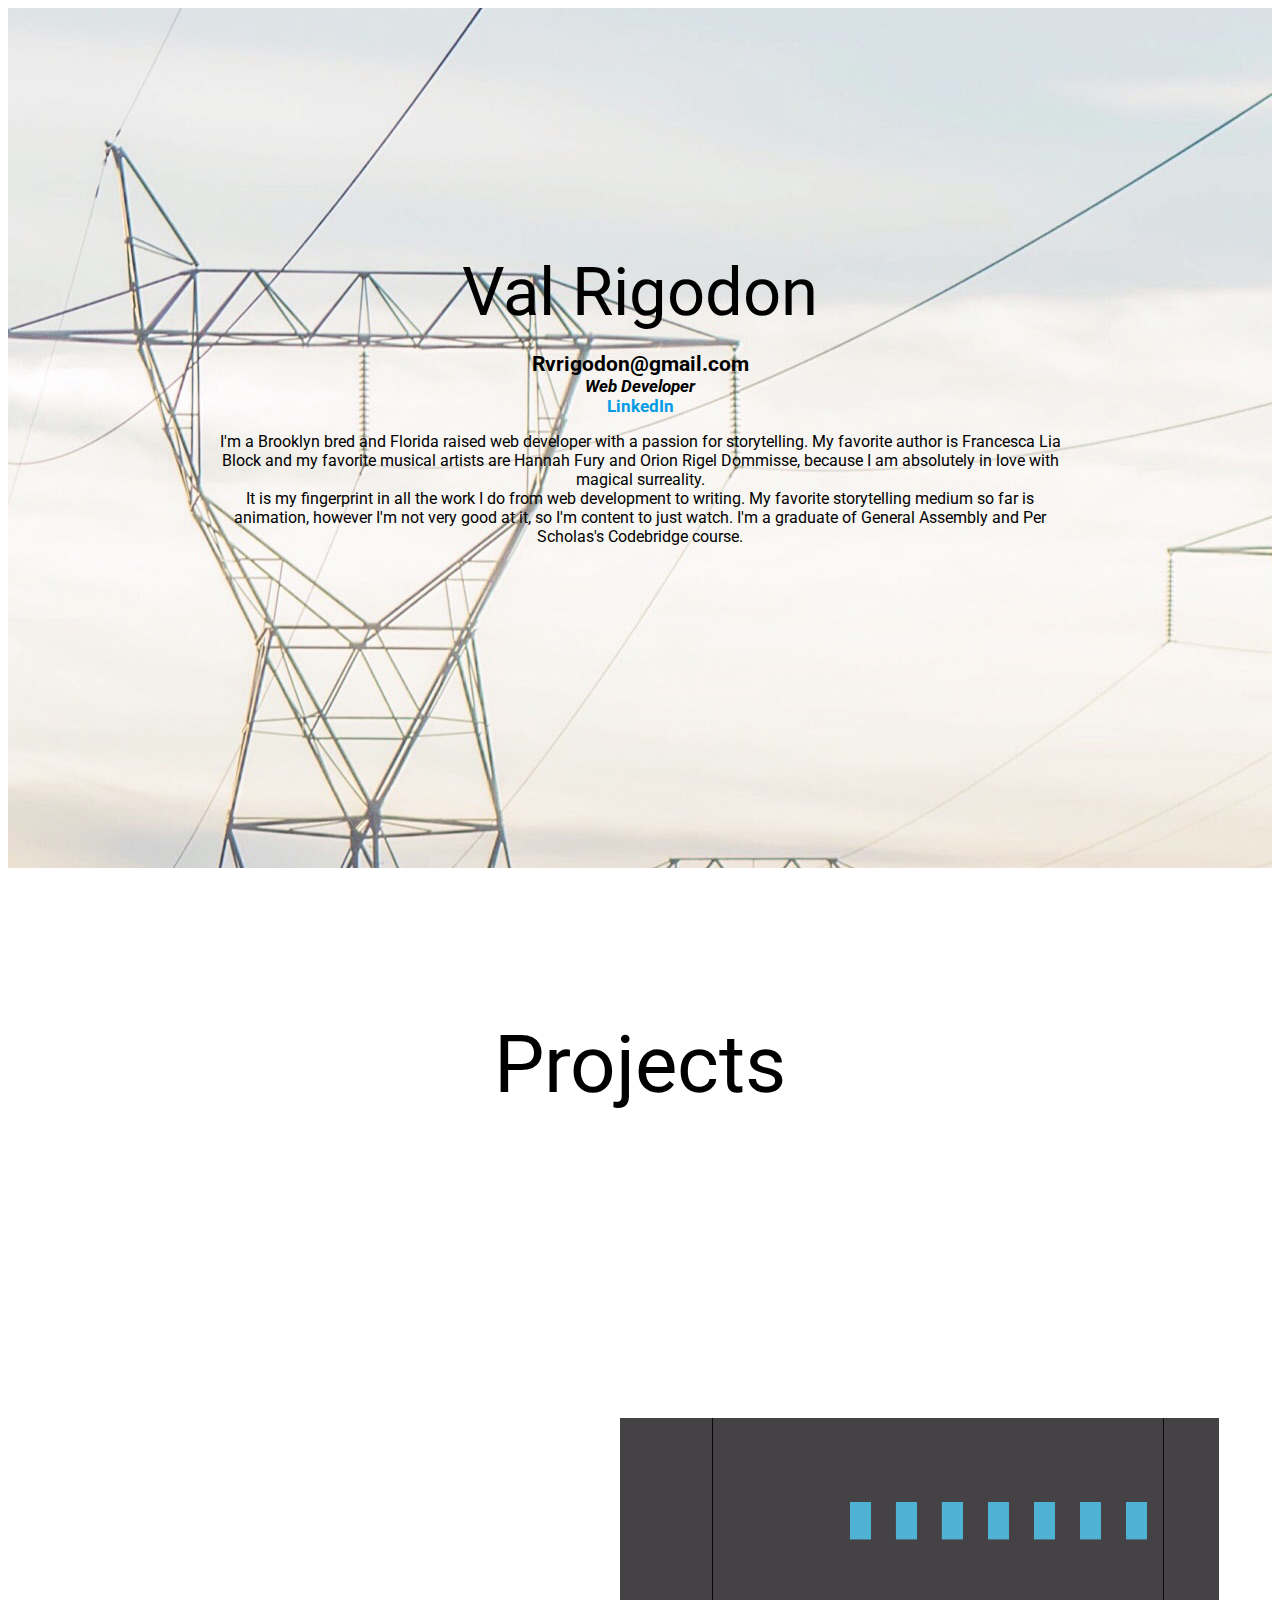
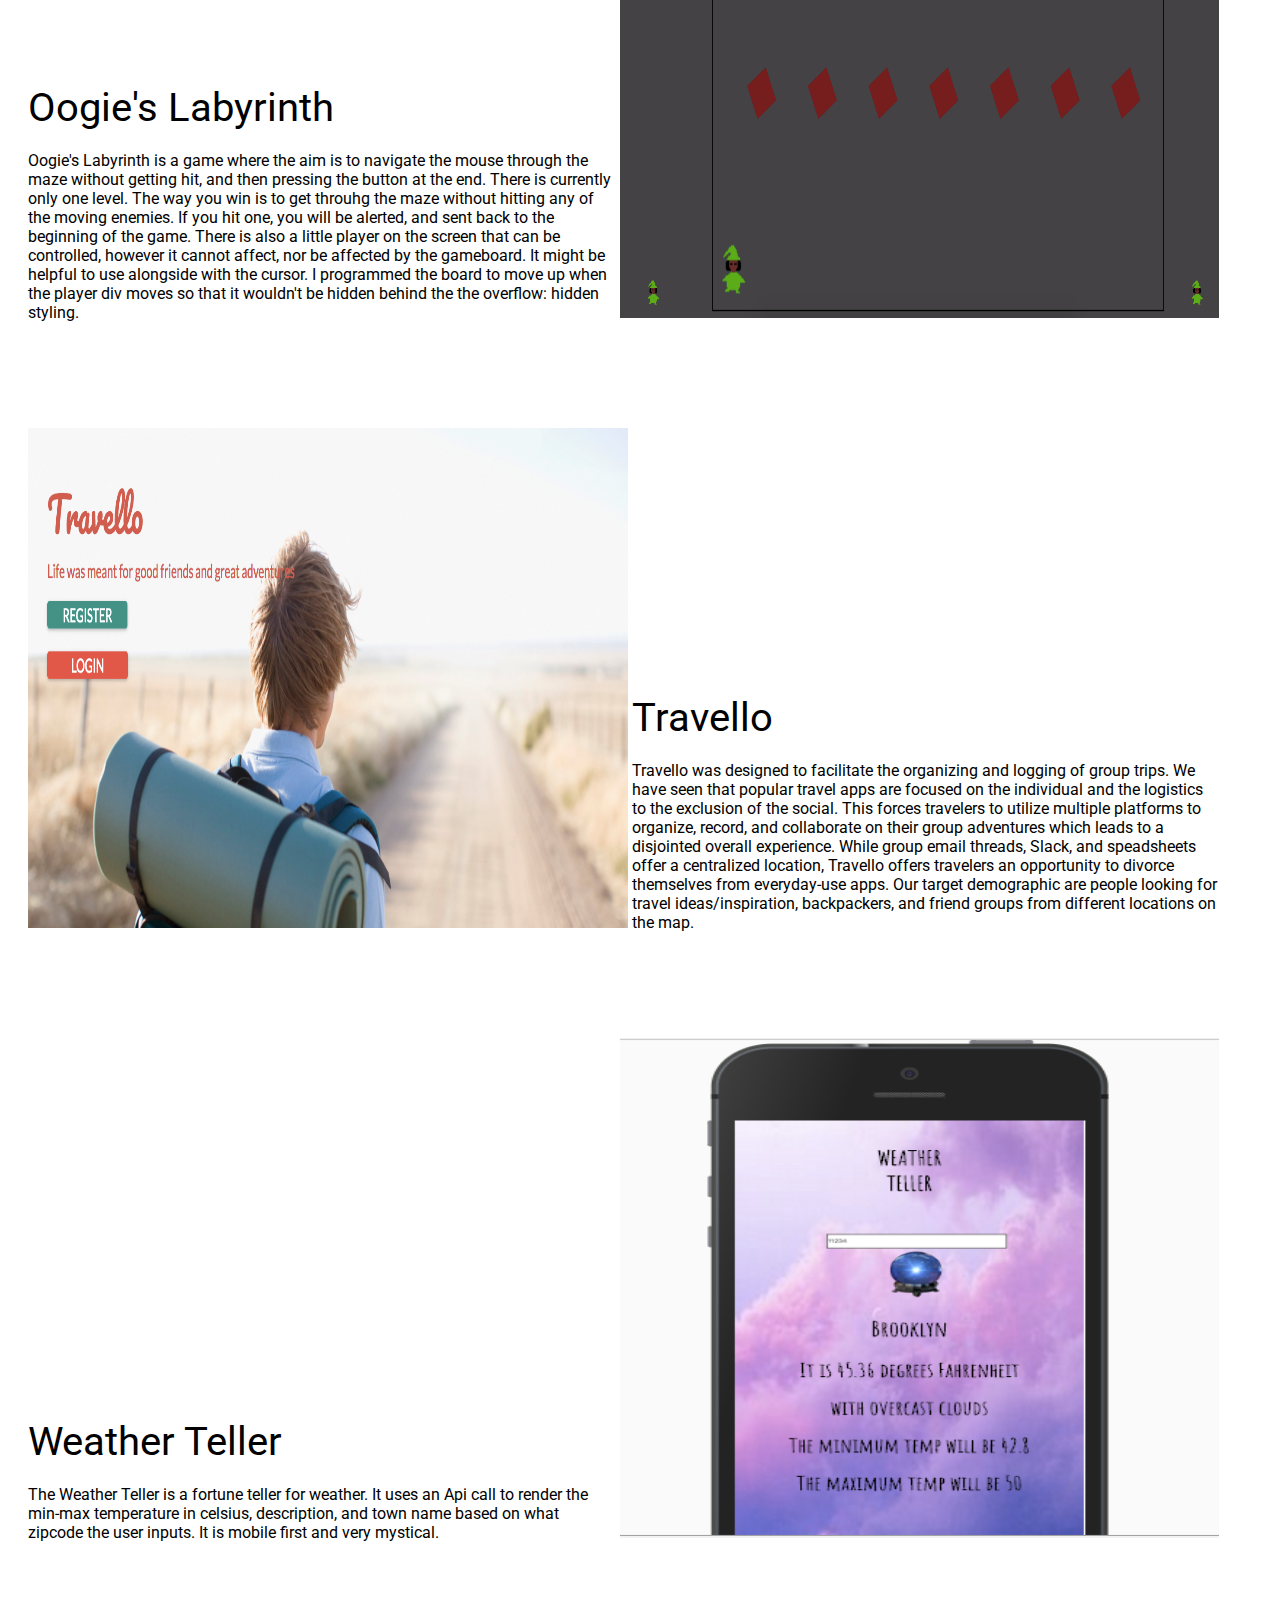
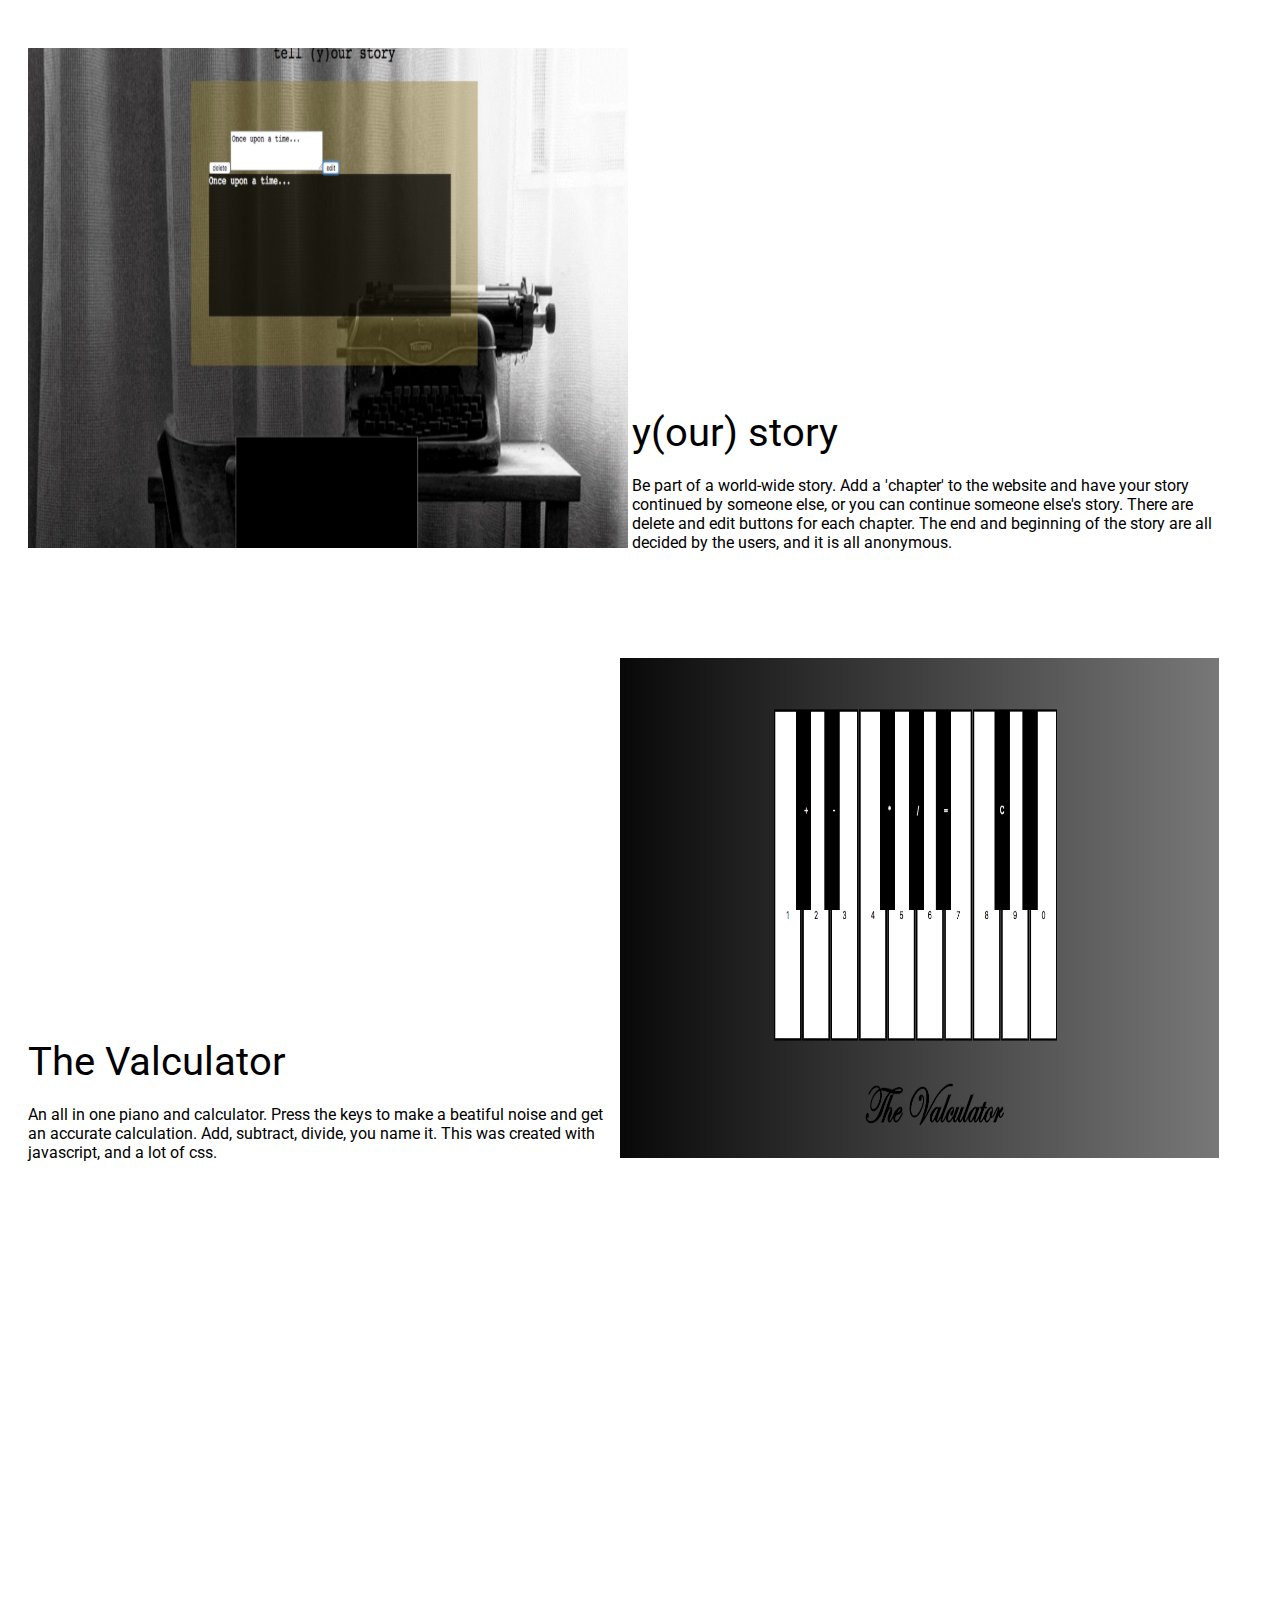
==== testport.html @ 43ed7a1f "updated v" ====
<!DOCTYPE html>
<html>

<head>
 <script src="http://code.jquery.com/jquery-latest.min.js"></script>
  <script src="jquery.slides.min.js"></script>
    <title>Val</title>
    <link href="https://fonts.googleapis.com/css?family=Raleway|Roboto" rel="stylesheet">
    <link rel="stylesheet" type="text/css" href="style1.css">
</head>

<body>
    <div id="header">
        <h1>Val Rigodon </h1>
        <h5>Rvrigodon@gmail.com</h5>
        <h6><i>Web Developer</i></h6>
        <h6><a id="linkedin" href="https://www.linkedin.com/in/rachel-v-rigodon">LinkedIn</a></h6>
        </header>
        <p>
            I'm a Brooklyn bred and Florida raised web developer with a passion for storytelling. My favorite author is Francesca Lia Block and my favorite musical artists are Hannah Fury and Orion Rigel Dommisse, because I am absolutely in love with magical surreality.
            <br> It is my fingerprint in all the work I do from web development to writing. My favorite storytelling medium so far is animation, however I'm not very good at it, so I'm content to just watch. I'm a graduate of General Assembly and Per Scholas's Codebridge course.
        </p>
    </div>
    <div id="projects">
        <h1>Projects</h1>
        </div>


        <div class="maze">
        <div class="box">
        <h1>Oogie's Labyrinth</h1>
        <p>Oogie's Labyrinth is a game where the aim is to navigate the mouse through the maze without getting hit, and then pressing the button at the end. There is currently only one level. The way you win is to get throuhg the maze without hitting any of the moving enemies. If you hit one, you will be alerted, and sent back to the beginning of the game. There is also a little player on the screen that can be controlled, however it cannot affect, nor be affected by the gameboard. It might be helpful to use alongside with the cursor. I programmed the board to move up when the player div moves so that it wouldn't be hidden behind the the overflow: hidden styling.</p>
        </div>
        <img class= "mazepic" src="images/game.png">
        </div>

        <div class="maze">
      <img class="mazepic" src="images/travello2.png">
      <div class="box">
        <h1>Travello</h1>
        <p>Travello was designed to facilitate the organizing and logging of group trips. We have seen that popular travel apps are focused on the individual and the logistics to the exclusion of the social. This forces travelers to utilize multiple platforms to organize, record, and collaborate on their group adventures which leads to a disjointed overall experience. While group email threads, Slack, and speadsheets offer a centralized location, Travello offers travelers an opportunity to divorce themselves from everyday-use apps. Our target demographic are people looking for travel ideas/inspiration, backpackers, and friend groups from different locations on the map.
        </p>
        </div>
        </div>

      <div class="maze">
        <div class="box">
        <h1>Weather Teller</h1>
       <p>The Weather Teller is a fortune teller for weather. It uses an Api call to render the min-max temperature in celsius, description, and town name based on what zipcode the user inputs. It is mobile first and very mystical.</p>
            </div>
        <img class= "mazepic" src="images/weather.png">
        </div>
        <div class="maze">
      <img class="mazepic" src="images/story.png">
      <div class="box">
        <h1>y(our) story</h1>
        <p>Be part of a world-wide story. Add a 'chapter' to the website and have your story continued by someone else, or you can continue someone else's story. There are delete and edit buttons for each chapter. The end and beginning of the story are all decided by the users, and it is all anonymous.
        </p>
        </div>
        </div>

<div class="maze">
      <div class="box">
        <h1>The Valculator</h1>
       <p>An all in one piano and calculator. Press the keys to make a beatiful noise and get an accurate calculation. Add, subtract, divide, you name it. This was created with javascript, and a lot of css.</p>

        </div>
        <img class="mazepic" src="images/piano.png">
        </div>
<footer>
<h1>Thank you for visiting!</h1>
<h3>Feel free to contact me at Rvrigodon@gmail.com</h3>

  <div id="slides">
    <img src="http://placehold.it/940x528">
    <img src="http://placehold.it/940x528">
    <img src="http://placehold.it/940x528">
    <img src="http://placehold.it/940x528">
    <img src="http://placehold.it/940x528">
  </div>

</footer>

</body>
<style>
    /* Prevents slides from flashing */
    #slides {
      display:none;
    }
  </style>



  <script>
    $(function(){
      $("#slides").slidesjs({
        width: 940,
        height: 528
      });
    });
  </script>



</html>
---- style1.css ----
#header {
    color: black;
    font-family: "Roboto", sans-serif;
    font-weight: 400;
    padding: 0;
    text-align: center;
}

#header h1 {
    font-size: 4.2rem;
    font-weight: 400;
}

#header a {
    text-decoration: none;
    color: #039be5;
    -webkit-tap-highlight-color: transparent;
}
h1 {
    font-size: 30pt;
    margin-bottom: 20px;
    font-family: "Roboto", sans-serif;
    font-weight: 400;
}

h5 {
    font-size: 16pt;
    margin: 0px;
}

h6 {
    font-size: 13pt;
    margin: 0;
}

#header {
background:url(forest.jpg) 50% 0 no-repeat fixed;
height: 400px;
margin: 0;
padding: 200px 200px 260px 200px;
text-align: center;
font-family: "Roboto", sans-serif;
}

#projects h1 {
background: #fff 50% 0 no-repeat fixed;
height: 100px;
margin-top: 50px;
padding: 100px 200px 260px 200px;
background-size: cover;
text-align: center;
font-family: "Roboto", sans-serif;
font-size: 60pt;
overflow: hidden;

}

.maze{
background:  50% 0 no-repeat fixed;
margin: 0 0 50px 0;
font-family: "Roboto", sans-serif;
padding: 20px;

}


.box{
  width: 48%;
  display: inline-block;
}
.mazepic{
  width: 49%;
  height: 500px;
}

footer{
  background:url(images/sunset.jpg) 50% 0 no-repeat fixed;
height: 300px;
margin: 0;
padding: 200px 200px 260px 200px;
text-align: center;
font-family: "Roboto", sans-serif;
color: white;
}
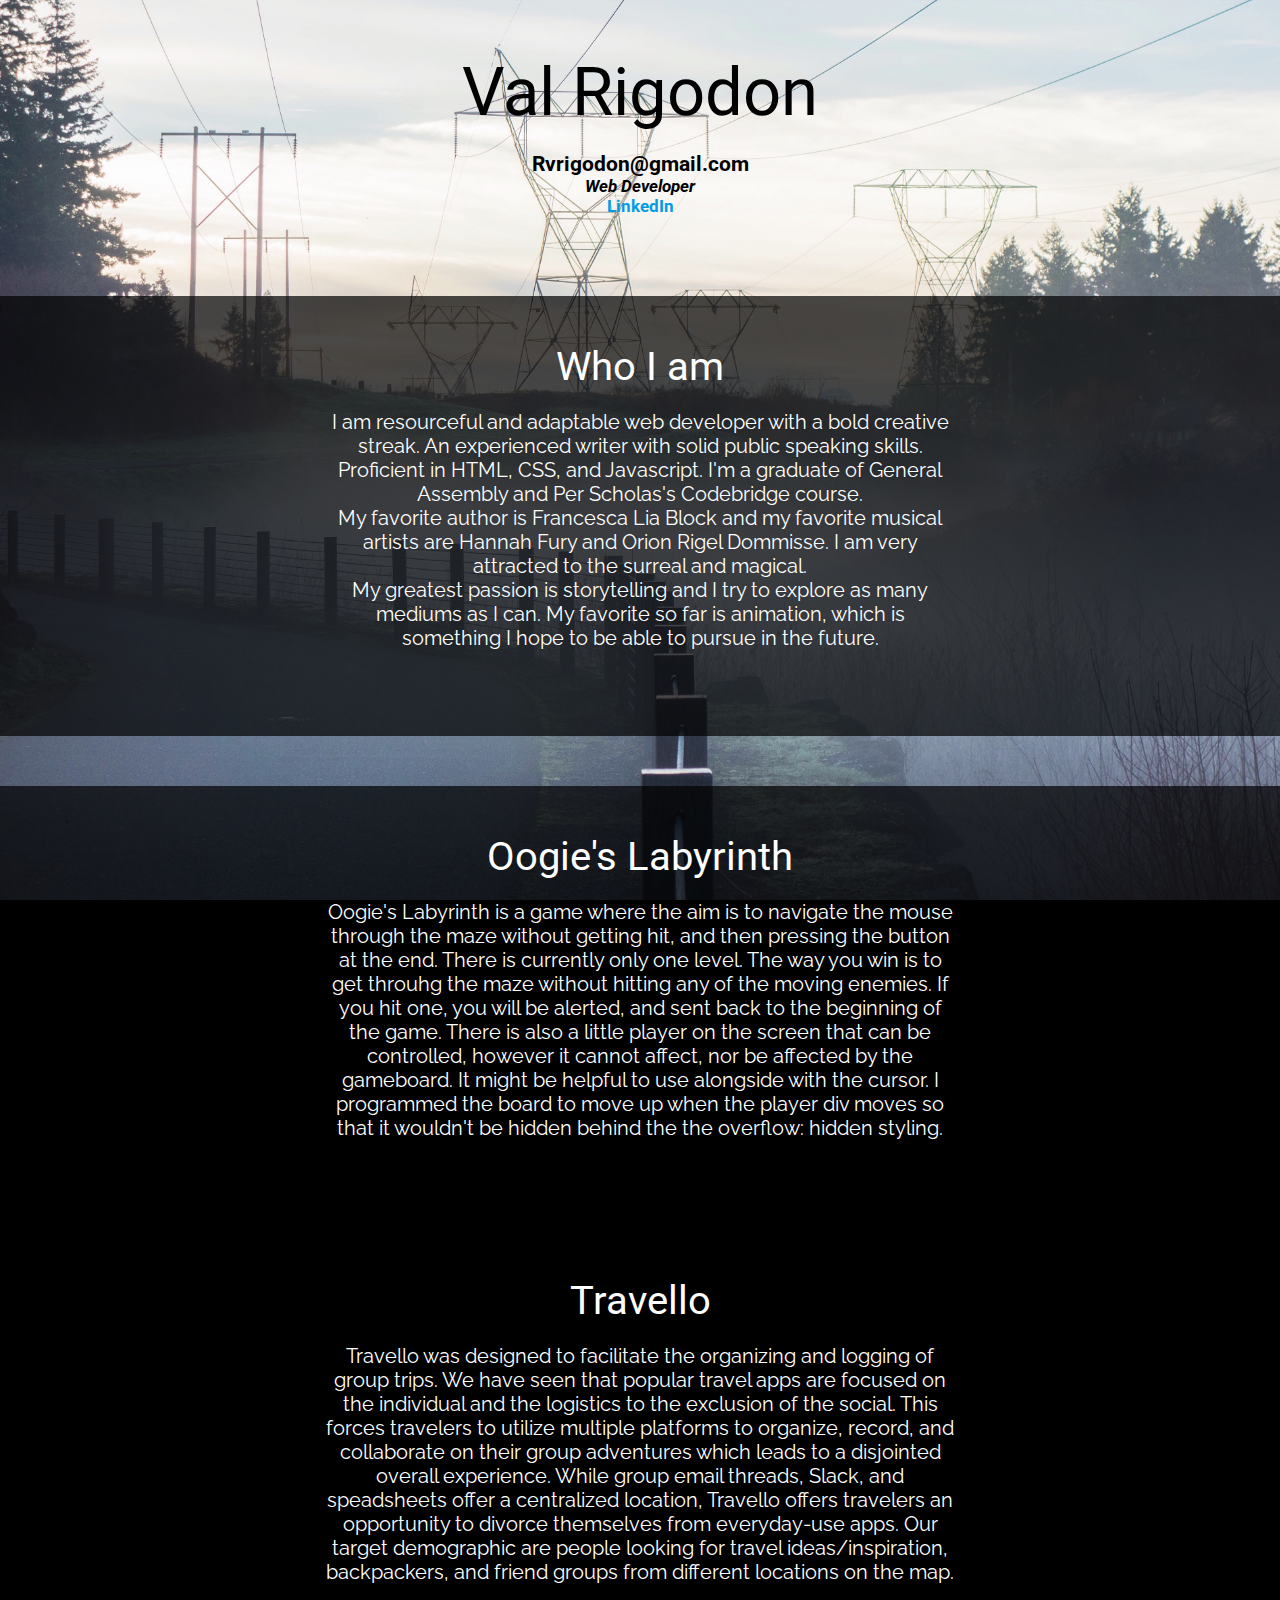
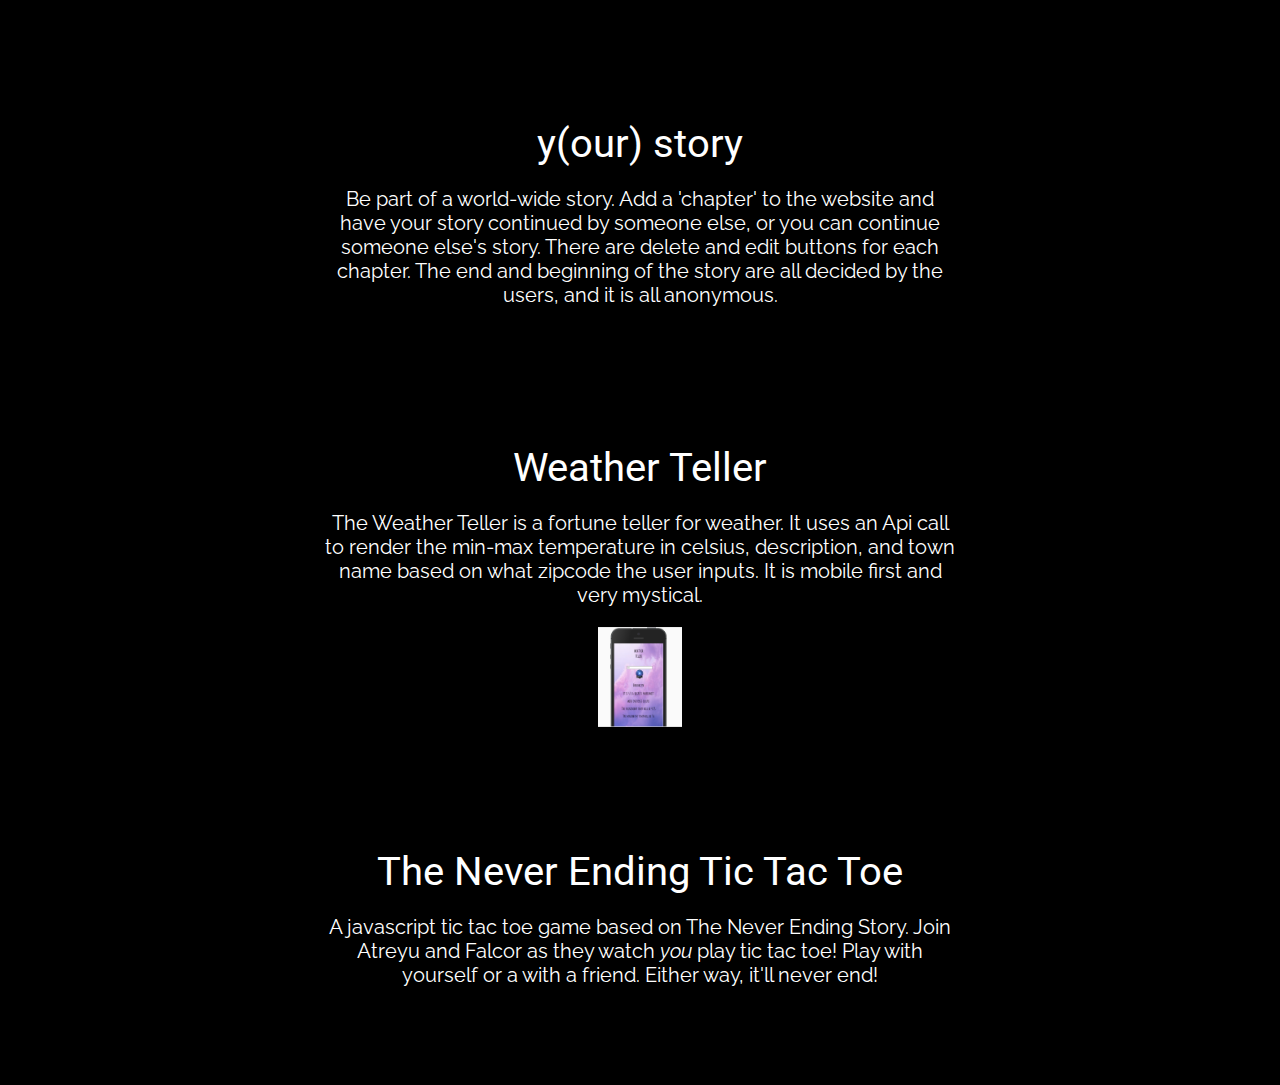
==== commit 9431f8a6: "updated v" ====
--- a/testport.html
+++ b/testport.html
@@ -2,104 +2,61 @@
 <html>
 
 <head>
- <script src="http://code.jquery.com/jquery-latest.min.js"></script>
-  <script src="jquery.slides.min.js"></script>
     <title>Val</title>
     <link href="https://fonts.googleapis.com/css?family=Raleway|Roboto" rel="stylesheet">
-    <link rel="stylesheet" type="text/css" href="style1.css">
+    <link rel="stylesheet" type="text/css" href="style.css">
+
 </head>
 
 <body>
-    <div id="header">
+    <header>
         <h1>Val Rigodon </h1>
         <h5>Rvrigodon@gmail.com</h5>
         <h6><i>Web Developer</i></h6>
         <h6><a id="linkedin" href="https://www.linkedin.com/in/rachel-v-rigodon">LinkedIn</a></h6>
-        </header>
-        <p>
-            I'm a Brooklyn bred and Florida raised web developer with a passion for storytelling. My favorite author is Francesca Lia Block and my favorite musical artists are Hannah Fury and Orion Rigel Dommisse, because I am absolutely in love with magical surreality.
-            <br> It is my fingerprint in all the work I do from web development to writing. My favorite storytelling medium so far is animation, however I'm not very good at it, so I'm content to just watch. I'm a graduate of General Assembly and Per Scholas's Codebridge course.
-        </p>
-    </div>
-    <div id="projects">
-        <h1>Projects</h1>
-        </div>
+    </header>
+
+      <div id="aboutme">
+<h1> Who I am </h1>
+<p>
+  I am resourceful and adaptable web developer with a bold creative streak. An experienced writer with solid public speaking skills. Proficient in HTML, CSS, and Javascript.
+I'm a graduate of General Assembly and Per Scholas's Codebridge course.<br>My favorite author is Francesca Lia Block and my favorite musical artists are Hannah Fury and Orion Rigel Dommisse. I am very attracted to the surreal and magical.<br>
+My greatest passion is storytelling and I try to explore as many mediums as I can. My favorite so far is animation, which is something I hope to be able to pursue in the future.
+
+</p>
+      </div>
 
 
-        <div class="maze">
-        <div class="box">
-        <h1>Oogie's Labyrinth</h1>
-        <p>Oogie's Labyrinth is a game where the aim is to navigate the mouse through the maze without getting hit, and then pressing the button at the end. There is currently only one level. The way you win is to get throuhg the maze without hitting any of the moving enemies. If you hit one, you will be alerted, and sent back to the beginning of the game. There is also a little player on the screen that can be controlled, however it cannot affect, nor be affected by the gameboard. It might be helpful to use alongside with the cursor. I programmed the board to move up when the player div moves so that it wouldn't be hidden behind the the overflow: hidden styling.</p>
-        </div>
-        <img class= "mazepic" src="images/game.png">
-        </div>
+ <div  id="maze">
+ <h1>Oogie's Labyrinth</h1>
 
-        <div class="maze">
-      <img class="mazepic" src="images/travello2.png">
-      <div class="box">
-        <h1>Travello</h1>
-        <p>Travello was designed to facilitate the organizing and logging of group trips. We have seen that popular travel apps are focused on the individual and the logistics to the exclusion of the social. This forces travelers to utilize multiple platforms to organize, record, and collaborate on their group adventures which leads to a disjointed overall experience. While group email threads, Slack, and speadsheets offer a centralized location, Travello offers travelers an opportunity to divorce themselves from everyday-use apps. Our target demographic are people looking for travel ideas/inspiration, backpackers, and friend groups from different locations on the map.
+<p>Oogie's Labyrinth is a game where the aim is to navigate the mouse through the maze without getting hit, and then pressing the button at the end. There is currently only one level.
+
+The way you win is to get throuhg the maze without hitting any of the moving enemies. If you hit one, you will be alerted, and sent back to the beginning of the game.
+
+There is also a little player on the screen that can be controlled, however it cannot affect, nor be affected by the gameboard. It might be helpful to use alongside with the cursor. I programmed the board to move up when the player div moves so that it wouldn't be hidden behind the the overflow: hidden styling.</p>
+      </div>
+        <div id="travello" >
+<h1>Travello</h1>
+<p>Travello was designed to facilitate the organizing and logging of group trips. We have seen that popular travel apps are focused on the individual and the logistics to the exclusion of the social. This forces travelers to utilize multiple platforms to organize, record, and collaborate on their group adventures which leads to a disjointed overall experience. While group email threads, Slack, and speadsheets offer a centralized location, Travello offers travelers an opportunity to divorce themselves from everyday-use apps. Our target demographic are people looking for travel ideas/inspiration, backpackers, and friend groups from different locations on the map.
         </p>
-        </div>
-        </div>
+      </div>
 
-      <div class="maze">
-        <div class="box">
+        <div id="ourstory" class="leftside">
+<h1>y(our) story</h1>
+<p>Be part of a world-wide story. Add a 'chapter' to the website and have your story continued by someone else, or you can continue someone else's story. There are delete and edit buttons for each chapter.
+The end and beginning of the story are all decided by the users, and it is all anonymous.
+        </p>
+      </div>
+
+      <div>
         <h1>Weather Teller</h1>
-       <p>The Weather Teller is a fortune teller for weather. It uses an Api call to render the min-max temperature in celsius, description, and town name based on what zipcode the user inputs. It is mobile first and very mystical.</p>
-            </div>
-        <img class= "mazepic" src="images/weather.png">
-        </div>
-        <div class="maze">
-      <img class="mazepic" src="images/story.png">
-      <div class="box">
-        <h1>y(our) story</h1>
-        <p>Be part of a world-wide story. Add a 'chapter' to the website and have your story continued by someone else, or you can continue someone else's story. There are delete and edit buttons for each chapter. The end and beginning of the story are all decided by the users, and it is all anonymous.
-        </p>
-        </div>
-        </div>
-
-<div class="maze">
-      <div class="box">
-        <h1>The Valculator</h1>
-       <p>An all in one piano and calculator. Press the keys to make a beatiful noise and get an accurate calculation. Add, subtract, divide, you name it. This was created with javascript, and a lot of css.</p>
-
-        </div>
-        <img class="mazepic" src="images/piano.png">
-        </div>
-<footer>
-<h1>Thank you for visiting!</h1>
-<h3>Feel free to contact me at Rvrigodon@gmail.com</h3>
-
-  <div id="slides">
-    <img src="http://placehold.it/940x528">
-    <img src="http://placehold.it/940x528">
-    <img src="http://placehold.it/940x528">
-    <img src="http://placehold.it/940x528">
-    <img src="http://placehold.it/940x528">
-  </div>
-
-</footer>
-
+        <p>The Weather Teller is a fortune teller for weather. It uses an Api call to render the min-max temperature in celsius, description, and town name based on what zipcode the user inputs. It is mobile first and very mystical.</p>
+      <img src="images/weather.png">
+      </div>
+      <div>
+      <h1>The Never Ending Tic Tac Toe</h1>
+      <p>A javascript tic tac toe game based on The Never Ending Story. Join Atreyu and Falcor as they watch <i>you</i> play tic tac toe! Play with yourself or a with a friend. Either way, it'll never end!
+      </div>
 </body>
-<style>
-    /* Prevents slides from flashing */
-    #slides {
-      display:none;
-    }
-  </style>
-
-
-
-  <script>
-    $(function(){
-      $("#slides").slidesjs({
-        width: 940,
-        height: 528
-      });
-    });
-  </script>
-
-
-
 </html>
--- a/style.css
+++ b/style.css
@@ -0,0 +1,81 @@
+body {
+    display: flex;
+    align-items: center;
+    flex-direction: column;
+}
+
+header {
+    color: black;
+    font-family: "Roboto", sans-serif;
+    font-weight: 400;
+    padding: 0;
+    text-align: center;
+}
+
+header h1 {
+    font-size: 4.2rem;
+    font-weight: 400;
+}
+
+header a {
+    text-decoration: none;
+    color: #039be5;
+    -webkit-tap-highlight-color: transparent;
+}
+
+h1 {
+    font-size: 30pt;
+    margin-bottom: 20px;
+    font-family: "Roboto", sans-serif;
+    font-weight: 400;
+}
+
+h5 {
+    font-size: 16pt;
+    margin: 0px;
+}
+
+h6 {
+    font-size: 13pt;
+    margin: 0;
+}
+
+div {
+    background-color: rgba(0, 0, 0, .7);
+    height: 100%;
+    width: 100%;
+    padding: 20px;
+    margin-bottom: 50px;
+    color: white;
+    font-family: 'Raleway', sans-serif;
+    position: relative;
+    text-align: center;
+}
+#slide1{
+  background:url(forest.jpg) 50% 0 no-repeat fixed;
+}
+body {
+    background-image: url(forest.jpg);
+    background-size: cover;
+    background-attachment: fixed;
+    background-color: black;
+    max-width: 100%;
+    height: auto;
+}
+
+p {
+    width: 50%;
+    font-size: 15pt;
+    text-align: center;
+    margin-left: 25%;
+}
+
+#aboutme {
+    margin-top: 5em;
+    height: 400px;
+}
+
+img {
+  display: inline-block;
+  height: 100px;
+}
